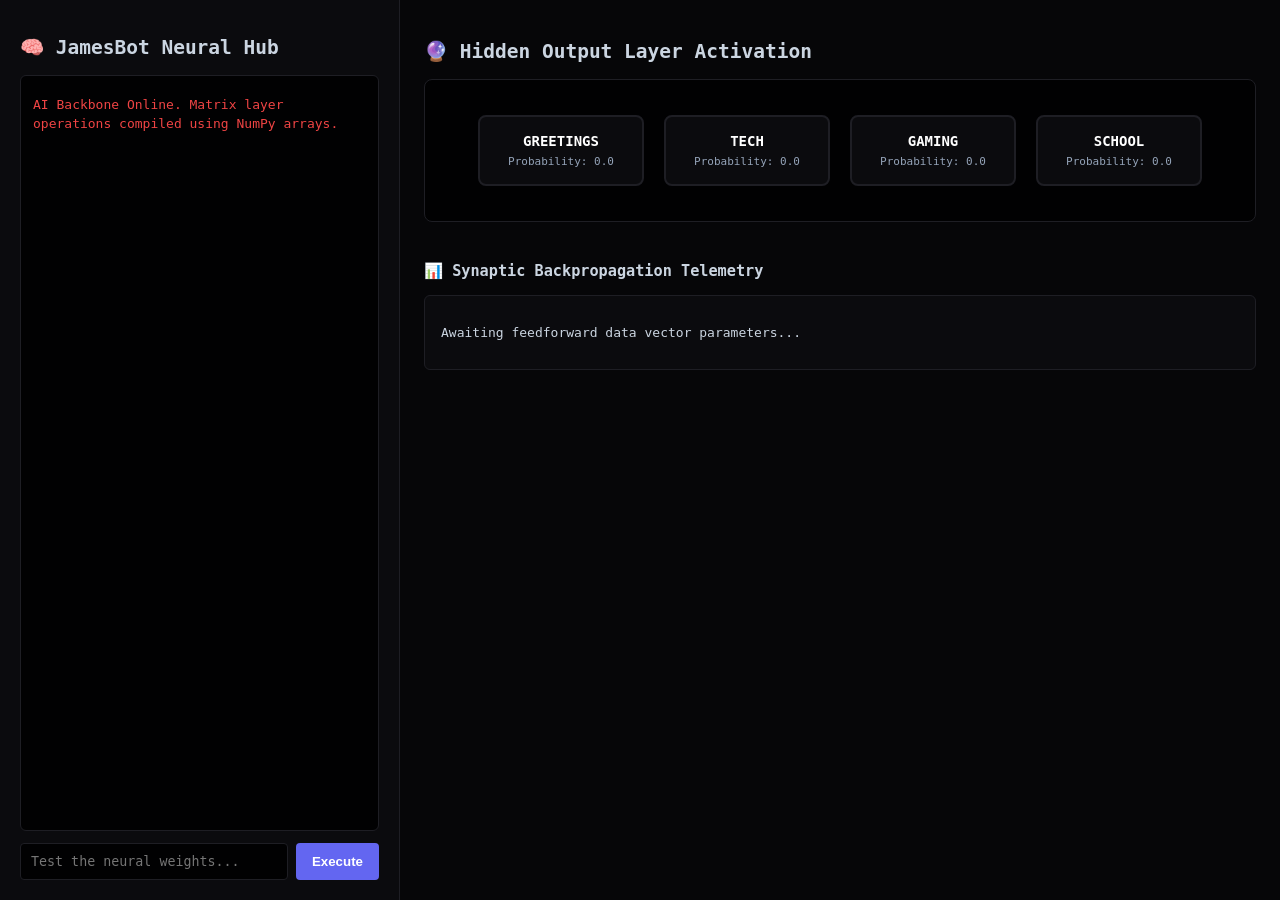
==== templates/index.html @ 6a4b43e2 "Add initial HTML structure for JamesBot interface" ====
<!DOCTYPE html>
<html lang="en">
<head>
    <meta charset="UTF-8">
    <meta name="viewport" content="width=device-width, initial-scale=1.0">
    <title>JamesBot Local AI Matrix</title>
    <link rel="stylesheet" href="/static/style.css">
</head>
<body>

    <div class="dashboard-container">
        <!-- NEURAL INTERFACE BLOCK -->
        <aside class="control-panel">
            <h2>🧠 JamesBot Neural Hub</h2>
            <div class="chat-box" id="chatWindow">
                <p class="msg error">AI Backbone Online. Matrix layer operations compiled using NumPy arrays.</p>
            </div>
            <form id="chatForm">
                <input type="text" id="userInput" placeholder="Test the neural weights..." required autocomplete="off">
                <button type="submit">Execute</button>
            </form>
        </aside>

        <!-- LIVE MODEL WEIGHTS MONITOR -->
        <main class="output-panel">
            <h2>🔮 Hidden Output Layer Activation</h2>
            
            <div class="network-canvas">
                <div class="node-grid">
                    <div class="node" id="node-greetings"><h3>Greetings</h3><p class="weight">Probability: 0.0</p></div>
                    <div class="node" id="node-tech"><h3>Tech</h3><p class="weight">Probability: 0.0</p></div>
                    <div class="node" id="node-gaming"><h3>Gaming</h3><p class="weight">Probability: 0.0</p></div>
                    <div class="node" id="node-school"><h3>School</h3><p class="weight">Probability: 0.0</p></div>
                </div>
            </div>

            <h3>📊 Synaptic Backpropagation Telemetry</h3>
            <div class="diagnostics-card" id="analyticsBox">
                <p>Awaiting feedforward data vector parameters...</p>
            </div>
        </main>
    </div>

    <script src="/static/script.js"></script>
</body>
</html>
---- static/style.css ----
body {
    margin: 0; font-family: monospace; background-color: #060608; color: #cbd5e1;
}

.dashboard-container {
    display: flex; height: 100vh;
}

.control-panel {
    width: 400px; background-color: #0b0b0e; border-right: 1px solid #1e1e24;
    padding: 20px; display: flex; flex-direction: column; box-sizing: border-box;
}

.chat-box {
    flex: 1; background-color: #010102; border: 1px solid #1e1e24;
    border-radius: 6px; padding: 12px; overflow-y: auto; margin-bottom: 12px;
}

.msg { margin: 8px 0; font-size: 13px; line-height: 1.4; }
.msg.user { color: #60a5fa; }
.msg.bot { color: #f43f5e; }
.msg.error { color: #ef4444; }

#chatForm { display: flex; gap: 8px; }
#chatForm input { flex: 1; background: #010102; border: 1px solid #1e1e24; color: #fff; padding: 10px; border-radius: 4px; font-family: monospace; }
#chatForm button { background: #6366f1; border: none; color: white; padding: 0 16px; border-radius: 4px; cursor: pointer; font-weight: bold; }

.output-panel {
    flex: 1; padding: 24px; box-sizing: border-box; display: flex; flex-direction: column;
}

.network-canvas {
    background: #010102; border: 1px solid #1e1e24; border-radius: 8px;
    padding: 35px; margin-bottom: 24px; display: flex; justify-content: center;
}

.node-grid { display: flex; gap: 20px; }

.node {
    background: #0b0b0e; border: 2px solid #1e1e24; border-radius: 8px;
    padding: 16px; width: 130px; text-align: center; transition: all 0.25s cubic-bezier(0.4, 0, 0.2, 1);
}

.node h3 { margin: 0 0 6px 0; font-size: 14px; color: #fff; text-transform: uppercase; }
.node .weight { margin: 0; font-size: 11px; color: #94a3b8; }

/* Glowing properties for active neural nodes */
.node.active-winner {
    border-color: #10b981; background: #022c22;
    box-shadow: 0 0 20px rgba(16, 185, 129, 0.4);
    transform: scale(1.05);
}

.diagnostics-card { background: #0b0b0e; border: 1px solid #1e1e24; padding: 16px; border-radius: 6px; }
code { background: #1e1e24; padding: 2px 6px; border-radius: 3px; color: #f472b6; }
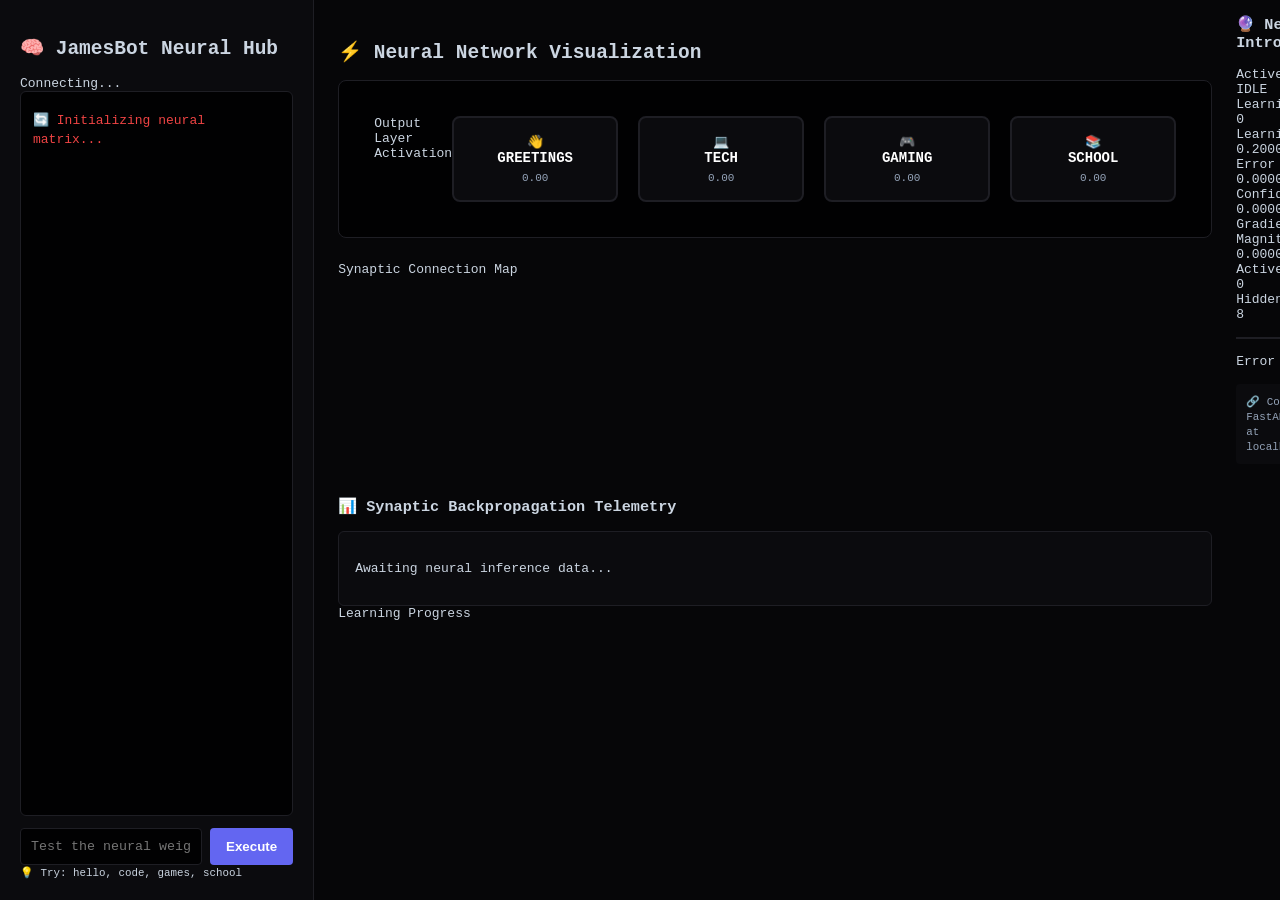
==== commit 562b9d1f: "Enhance dashboard with real-time neural network visualization and telemetry" ====
--- a/templates/index.html
+++ b/templates/index.html
@@ -3,42 +3,162 @@
 <head>
     <meta charset="UTF-8">
     <meta name="viewport" content="width=device-width, initial-scale=1.0">
-    <title>JamesBot Local AI Matrix</title>
+    <title>🧠 JamesBot Neural AI Dashboard v4.0</title>
     <link rel="stylesheet" href="/static/style.css">
 </head>
 <body>
-
     <div class="dashboard-container">
-        <!-- NEURAL INTERFACE BLOCK -->
+        <!-- LEFT PANEL: CHAT INTERFACE -->
         <aside class="control-panel">
-            <h2>🧠 JamesBot Neural Hub</h2>
-            <div class="chat-box" id="chatWindow">
-                <p class="msg error">AI Backbone Online. Matrix layer operations compiled using NumPy arrays.</p>
-            </div>
-            <form id="chatForm">
-                <input type="text" id="userInput" placeholder="Test the neural weights..." required autocomplete="off">
-                <button type="submit">Execute</button>
-            </form>
-        </aside>
-
-        <!-- LIVE MODEL WEIGHTS MONITOR -->
-        <main class="output-panel">
-            <h2>🔮 Hidden Output Layer Activation</h2>
-            
-            <div class="network-canvas">
-                <div class="node-grid">
-                    <div class="node" id="node-greetings"><h3>Greetings</h3><p class="weight">Probability: 0.0</p></div>
-                    <div class="node" id="node-tech"><h3>Tech</h3><p class="weight">Probability: 0.0</p></div>
-                    <div class="node" id="node-gaming"><h3>Gaming</h3><p class="weight">Probability: 0.0</p></div>
-                    <div class="node" id="node-school"><h3>School</h3><p class="weight">Probability: 0.0</p></div>
+            <div class="panel-header">
+                <h2>🧠 JamesBot Neural Hub</h2>
+                <div class="connection-indicator">
+                    <span class="status-dot" id="statusDot"></span>
+                    <span id="statusText">Connecting...</span>
                 </div>
             </div>
 
+            <div class="chat-box" id="chatWindow">
+                <p class="msg error">🔄 Initializing neural matrix...</p>
+            </div>
+
+            <form id="chatForm">
+                <input 
+                    type="text" 
+                    id="userInput" 
+                    placeholder="Test the neural weights..." 
+                    required 
+                    autocomplete="off"
+                >
+                <button type="submit" id="sendBtn">Execute</button>
+            </form>
+
+            <div class="quick-keywords">
+                <small>💡 Try: hello, code, games, school</small>
+            </div>
+        </aside>
+
+        <!-- CENTER PANEL: NETWORK VISUALIZATION -->
+        <main class="output-panel">
+            <div class="panel-header">
+                <h2>⚡ Neural Network Visualization</h2>
+            </div>
+
+            <!-- Real-time Activation Nodes -->
+            <div class="network-canvas">
+                <div class="network-title">Output Layer Activation</div>
+                <div class="node-grid">
+                    <div class="node" id="node-greetings">
+                        <div class="node-icon">👋</div>
+                        <h3>Greetings</h3>
+                        <div class="activation-bar">
+                            <div class="activation-fill" id="greetings-fill"></div>
+                        </div>
+                        <p class="weight" id="weight-greetings">0.00</p>
+                    </div>
+                    <div class="node" id="node-tech">
+                        <div class="node-icon">💻</div>
+                        <h3>Tech</h3>
+                        <div class="activation-bar">
+                            <div class="activation-fill" id="tech-fill"></div>
+                        </div>
+                        <p class="weight" id="weight-tech">0.00</p>
+                    </div>
+                    <div class="node" id="node-gaming">
+                        <div class="node-icon">🎮</div>
+                        <h3>Gaming</h3>
+                        <div class="activation-bar">
+                            <div class="activation-fill" id="gaming-fill"></div>
+                        </div>
+                        <p class="weight" id="weight-gaming">0.00</p>
+                    </div>
+                    <div class="node" id="node-school">
+                        <div class="node-icon">📚</div>
+                        <h3>School</h3>
+                        <div class="activation-bar">
+                            <div class="activation-fill" id="school-fill"></div>
+                        </div>
+                        <p class="weight" id="weight-school">0.00</p>
+                    </div>
+                </div>
+            </div>
+
+            <!-- Synaptic Connection Diagram -->
+            <div class="synaptic-diagram">
+                <div class="diagram-title">Synaptic Connection Map</div>
+                <canvas id="synapticCanvas" width="600" height="200"></canvas>
+            </div>
+
+            <!-- Learning Metrics -->
             <h3>📊 Synaptic Backpropagation Telemetry</h3>
             <div class="diagnostics-card" id="analyticsBox">
-                <p>Awaiting feedforward data vector parameters...</p>
+                <p>Awaiting neural inference data...</p>
+            </div>
+
+            <!-- Real-time Learning Curve -->
+            <div class="learning-metrics">
+                <div class="metric-title">Learning Progress</div>
+                <canvas id="learningCurve" width="600" height="120"></canvas>
             </div>
         </main>
+
+        <!-- RIGHT PANEL: ADVANCED TELEMETRY -->
+        <aside class="telemetry-panel">
+            <div class="panel-header">
+                <h3>🔮 Neural Introspection</h3>
+            </div>
+
+            <div class="telemetry-section">
+                <div class="telemetry-label">Active Topic</div>
+                <div class="telemetry-value" id="telemetry-topic">IDLE</div>
+            </div>
+
+            <div class="telemetry-section">
+                <div class="telemetry-label">Learning Turns</div>
+                <div class="telemetry-value" id="telemetry-turns">0</div>
+            </div>
+
+            <div class="telemetry-section">
+                <div class="telemetry-label">Learning Rate</div>
+                <div class="telemetry-value" id="telemetry-lr">0.2000</div>
+            </div>
+
+            <div class="telemetry-section">
+                <div class="telemetry-label">Error Rate</div>
+                <div class="telemetry-value" id="telemetry-error">0.0000</div>
+            </div>
+
+            <div class="telemetry-section">
+                <div class="telemetry-label">Confidence</div>
+                <div class="telemetry-value" id="telemetry-confidence">0.0000</div>
+            </div>
+
+            <div class="telemetry-section">
+                <div class="telemetry-label">Gradient Magnitude</div>
+                <div class="telemetry-value" id="telemetry-gradient">0.0000</div>
+            </div>
+
+            <div class="telemetry-section">
+                <div class="telemetry-label">Active Synapses</div>
+                <div class="telemetry-value" id="telemetry-synapses">0</div>
+            </div>
+
+            <div class="telemetry-section">
+                <div class="telemetry-label">Hidden Neurons</div>
+                <div class="telemetry-value" id="telemetry-neurons">8</div>
+            </div>
+
+            <hr style="margin: 15px 0; border: 1px solid #1e1e24;">
+
+            <div class="telemetry-label">Error Trend</div>
+            <div class="error-trend" id="errorTrend">
+                <div class="trend-bar" id="trendBar"></div>
+            </div>
+
+            <div style="margin-top: 15px; padding: 10px; background: #0b0b0e; border-radius: 4px;">
+                <small style="color: #94a3b8;">🔗 Connected to FastAPI backend at localhost:8000</small>
+            </div>
+        </aside>
     </div>
 
     <script src="/static/script.js"></script>
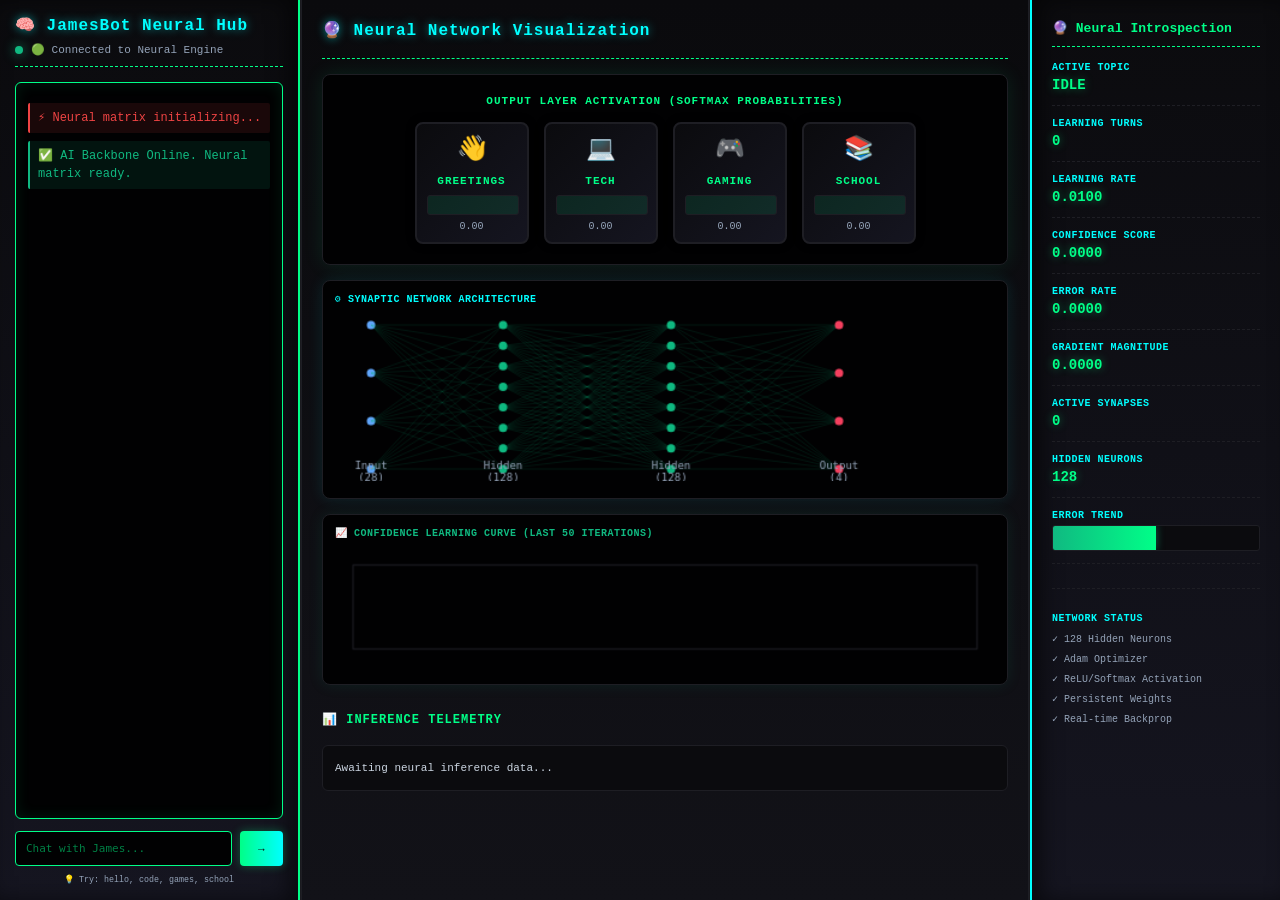
==== commit 84d94c75: "Create complete AI Control Room dashboard HTML with chat, visualization, and telemetry panels" ====
--- a/templates/index.html
+++ b/templates/index.html
@@ -3,34 +3,34 @@
 <head>
     <meta charset="UTF-8">
     <meta name="viewport" content="width=device-width, initial-scale=1.0">
-    <title>🧠 JamesBot Neural AI Dashboard v4.0</title>
+    <title>🧠 JamesBot AI Control Room v5.0</title>
     <link rel="stylesheet" href="/static/style.css">
 </head>
 <body>
     <div class="dashboard-container">
-        <!-- LEFT PANEL: CHAT INTERFACE -->
+        <!-- LEFT PANEL: CHAT CONTROL CENTER -->
         <aside class="control-panel">
             <div class="panel-header">
                 <h2>🧠 JamesBot Neural Hub</h2>
                 <div class="connection-indicator">
                     <span class="status-dot" id="statusDot"></span>
-                    <span id="statusText">Connecting...</span>
+                    <span id="statusText">Initializing...</span>
                 </div>
             </div>
 
             <div class="chat-box" id="chatWindow">
-                <p class="msg error">🔄 Initializing neural matrix...</p>
+                <p class="msg error">⚡ Neural matrix initializing...</p>
             </div>
 
             <form id="chatForm">
                 <input 
                     type="text" 
                     id="userInput" 
-                    placeholder="Test the neural weights..." 
+                    placeholder="Chat with James..." 
                     required 
                     autocomplete="off"
                 >
-                <button type="submit" id="sendBtn">Execute</button>
+                <button type="submit" id="sendBtn">→</button>
             </form>
 
             <div class="quick-keywords">
@@ -38,15 +38,15 @@
             </div>
         </aside>
 
-        <!-- CENTER PANEL: NETWORK VISUALIZATION -->
+        <!-- CENTER PANEL: NEURAL VISUALIZATION -->
         <main class="output-panel">
             <div class="panel-header">
-                <h2>⚡ Neural Network Visualization</h2>
+                <h2>🔮 Neural Network Visualization</h2>
             </div>
 
-            <!-- Real-time Activation Nodes -->
+            <!-- Output Layer Activation Nodes -->
             <div class="network-canvas">
-                <div class="network-title">Output Layer Activation</div>
+                <div class="network-title">Output Layer Activation (Softmax Probabilities)</div>
                 <div class="node-grid">
                     <div class="node" id="node-greetings">
                         <div class="node-icon">👋</div>
@@ -85,20 +85,20 @@
 
             <!-- Synaptic Connection Diagram -->
             <div class="synaptic-diagram">
-                <div class="diagram-title">Synaptic Connection Map</div>
-                <canvas id="synapticCanvas" width="600" height="200"></canvas>
-            </div>
-
-            <!-- Learning Metrics -->
-            <h3>📊 Synaptic Backpropagation Telemetry</h3>
-            <div class="diagnostics-card" id="analyticsBox">
-                <p>Awaiting neural inference data...</p>
+                <div class="diagram-title">⚙️ Synaptic Network Architecture</div>
+                <canvas id="synapticCanvas" width="550" height="140"></canvas>
             </div>
 
             <!-- Real-time Learning Curve -->
             <div class="learning-metrics">
-                <div class="metric-title">Learning Progress</div>
-                <canvas id="learningCurve" width="600" height="120"></canvas>
+                <div class="metric-title">📈 Confidence Learning Curve (Last 50 Iterations)</div>
+                <canvas id="learningCurve" width="550" height="100"></canvas>
+            </div>
+
+            <!-- Diagnostics Card -->
+            <h3 style="margin: 12px 0 8px 0; color: #00ff88; font-size: 12px; text-transform: uppercase; letter-spacing: 1px;">📊 Inference Telemetry</h3>
+            <div class="diagnostics-card" id="analyticsBox">
+                <p>Awaiting neural inference data...</p>
             </div>
         </main>
 
@@ -120,17 +120,17 @@
 
             <div class="telemetry-section">
                 <div class="telemetry-label">Learning Rate</div>
-                <div class="telemetry-value" id="telemetry-lr">0.2000</div>
+                <div class="telemetry-value" id="telemetry-lr">0.0100</div>
+            </div>
+
+            <div class="telemetry-section">
+                <div class="telemetry-label">Confidence Score</div>
+                <div class="telemetry-value" id="telemetry-confidence">0.0000</div>
             </div>
 
             <div class="telemetry-section">
                 <div class="telemetry-label">Error Rate</div>
                 <div class="telemetry-value" id="telemetry-error">0.0000</div>
-            </div>
-
-            <div class="telemetry-section">
-                <div class="telemetry-label">Confidence</div>
-                <div class="telemetry-value" id="telemetry-confidence">0.0000</div>
             </div>
 
             <div class="telemetry-section">
@@ -145,18 +145,25 @@
 
             <div class="telemetry-section">
                 <div class="telemetry-label">Hidden Neurons</div>
-                <div class="telemetry-value" id="telemetry-neurons">8</div>
+                <div class="telemetry-value" id="telemetry-neurons">128</div>
             </div>
 
-            <hr style="margin: 15px 0; border: 1px solid #1e1e24;">
-
-            <div class="telemetry-label">Error Trend</div>
-            <div class="error-trend" id="errorTrend">
-                <div class="trend-bar" id="trendBar"></div>
+            <div class="telemetry-section">
+                <div class="telemetry-label">Error Trend</div>
+                <div class="error-trend" id="errorTrend">
+                    <div class="trend-bar" id="trendBar"></div>
+                </div>
             </div>
 
-            <div style="margin-top: 15px; padding: 10px; background: #0b0b0e; border-radius: 4px;">
-                <small style="color: #94a3b8;">🔗 Connected to FastAPI backend at localhost:8000</small>
+            <hr>
+
+            <div class="telemetry-label" style="margin-top: 12px;">Network Status</div>
+            <div style="font-size: 10px; color: #94a3b8; line-height: 1.6;">
+                <p style="margin: 4px 0;">✓ 128 Hidden Neurons</p>
+                <p style="margin: 4px 0;">✓ Adam Optimizer</p>
+                <p style="margin: 4px 0;">✓ ReLU/Softmax Activation</p>
+                <p style="margin: 4px 0;">✓ Persistent Weights</p>
+                <p style="margin: 4px 0;">✓ Real-time Backprop</p>
             </div>
         </aside>
     </div>
--- a/static/style.css
+++ b/static/style.css
@@ -1,55 +1,506 @@
 body {
-    margin: 0; font-family: monospace; background-color: #060608; color: #cbd5e1;
+    margin: 0;
+    font-family: 'Courier New', monospace;
+    background: linear-gradient(135deg, #0f0c29 0%, #302b63 50%, #24243e 100%);
+    color: #cbd5e1;
+    overflow: hidden;
 }
 
 .dashboard-container {
-    display: flex; height: 100vh;
-}
-
+    display: grid;
+    grid-template-columns: 350px 1fr 300px;
+    height: 100vh;
+    gap: 1px;
+    background: #1a1a1f;
+}
+
+/* ===== LEFT PANEL: CHAT CONTROL CENTER ===== */
 .control-panel {
-    width: 400px; background-color: #0b0b0e; border-right: 1px solid #1e1e24;
-    padding: 20px; display: flex; flex-direction: column; box-sizing: border-box;
+    background: linear-gradient(180deg, #0b0b0e 0%, #151520 100%);
+    border-right: 2px solid #00ff88;
+    padding: 20px;
+    display: flex;
+    flex-direction: column;
+    box-sizing: border-box;
+    box-shadow: inset -10px 0px 20px rgba(0, 0, 0, 0.5);
+}
+
+.panel-header {
+    margin-bottom: 15px;
+    padding-bottom: 10px;
+    border-bottom: 1px dashed #00ff88;
+}
+
+.panel-header h2 {
+    margin: 0 0 8px 0;
+    font-size: 16px;
+    color: #00ffff;
+    text-shadow: 0 0 10px rgba(0, 255, 255, 0.5);
+    letter-spacing: 1px;
+}
+
+.panel-header h3 {
+    margin: 0;
+    font-size: 13px;
+    color: #00ff88;
+}
+
+.connection-indicator {
+    display: flex;
+    align-items: center;
+    gap: 8px;
+    font-size: 11px;
+    color: #94a3b8;
+    margin-top: 8px;
+}
+
+.status-dot {
+    width: 8px;
+    height: 8px;
+    border-radius: 50%;
+    background: #ef4444;
+    box-shadow: 0 0 8px rgba(239, 68, 68, 0.6);
+    transition: all 0.3s;
+}
+
+.status-dot.connected {
+    background: #10b981;
+    box-shadow: 0 0 12px rgba(16, 185, 129, 0.8);
+    animation: pulse-connected 2s ease-in-out infinite;
+}
+
+@keyframes pulse-connected {
+    0%, 100% { opacity: 1; }
+    50% { opacity: 0.6; }
 }
 
 .chat-box {
-    flex: 1; background-color: #010102; border: 1px solid #1e1e24;
-    border-radius: 6px; padding: 12px; overflow-y: auto; margin-bottom: 12px;
-}
-
-.msg { margin: 8px 0; font-size: 13px; line-height: 1.4; }
-.msg.user { color: #60a5fa; }
-.msg.bot { color: #f43f5e; }
-.msg.error { color: #ef4444; }
-
-#chatForm { display: flex; gap: 8px; }
-#chatForm input { flex: 1; background: #010102; border: 1px solid #1e1e24; color: #fff; padding: 10px; border-radius: 4px; font-family: monospace; }
-#chatForm button { background: #6366f1; border: none; color: white; padding: 0 16px; border-radius: 4px; cursor: pointer; font-weight: bold; }
-
+    flex: 1;
+    background: #010102;
+    border: 1px solid #00ff88;
+    border-radius: 6px;
+    padding: 12px;
+    overflow-y: auto;
+    margin-bottom: 12px;
+    box-shadow: inset 0 0 15px rgba(0, 255, 136, 0.1);
+}
+
+.msg {
+    margin: 8px 0;
+    font-size: 12px;
+    line-height: 1.5;
+    word-wrap: break-word;
+    animation: slideIn 0.3s ease-out;
+}
+
+@keyframes slideIn {
+    from {
+        opacity: 0;
+        transform: translateY(5px);
+    }
+    to {
+        opacity: 1;
+        transform: translateY(0);
+    }
+}
+
+.msg.user {
+    color: #60a5fa;
+    padding: 6px 8px;
+    background: rgba(96, 165, 250, 0.1);
+    border-left: 2px solid #60a5fa;
+    border-radius: 2px;
+}
+
+.msg.bot {
+    color: #10b981;
+    padding: 6px 8px;
+    background: rgba(16, 185, 129, 0.1);
+    border-left: 2px solid #10b981;
+    border-radius: 2px;
+}
+
+.msg.error {
+    color: #ef4444;
+    padding: 6px 8px;
+    background: rgba(239, 68, 68, 0.1);
+    border-left: 2px solid #ef4444;
+    border-radius: 2px;
+}
+
+.msg b {
+    color: #fff;
+    font-weight: bold;
+}
+
+#chatForm {
+    display: flex;
+    gap: 8px;
+}
+
+#chatForm input {
+    flex: 1;
+    background: #010102;
+    border: 1px solid #00ff88;
+    color: #00ff88;
+    padding: 10px;
+    border-radius: 4px;
+    font-family: monospace;
+    font-size: 11px;
+    transition: all 0.2s;
+}
+
+#chatForm input:focus {
+    outline: none;
+    border-color: #00ffff;
+    box-shadow: 0 0 10px rgba(0, 255, 255, 0.3);
+    color: #00ffff;
+}
+
+#chatForm input::placeholder {
+    color: #00ff88;
+    opacity: 0.5;
+}
+
+#chatForm button {
+    background: linear-gradient(90deg, #00ff88, #00ffff);
+    color: #0b0b0e;
+    border: none;
+    padding: 10px 16px;
+    border-radius: 4px;
+    cursor: pointer;
+    font-weight: bold;
+    font-size: 11px;
+    transition: all 0.2s;
+    box-shadow: 0 0 10px rgba(0, 255, 136, 0.3);
+}
+
+#chatForm button:hover {
+    transform: scale(1.05);
+    box-shadow: 0 0 20px rgba(0, 255, 136, 0.6);
+}
+
+#chatForm button:active {
+    transform: scale(0.95);
+}
+
+#chatForm button:disabled {
+    opacity: 0.5;
+    cursor: not-allowed;
+}
+
+.quick-keywords {
+    text-align: center;
+    color: #94a3b8;
+    font-size: 10px;
+    margin-top: 8px;
+}
+
+/* ===== CENTER PANEL: NEURAL VISUALIZATION ===== */
 .output-panel {
-    flex: 1; padding: 24px; box-sizing: border-box; display: flex; flex-direction: column;
+    background: linear-gradient(180deg, #0a0a0d 0%, #121218 100%);
+    padding: 20px;
+    box-sizing: border-box;
+    display: flex;
+    flex-direction: column;
+    overflow-y: auto;
+    border-left: 1px solid #1e1e24;
+    border-right: 1px solid #1e1e24;
+}
+
+.output-panel .panel-header {
+    margin-bottom: 15px;
 }
 
 .network-canvas {
-    background: #010102; border: 1px solid #1e1e24; border-radius: 8px;
-    padding: 35px; margin-bottom: 24px; display: flex; justify-content: center;
-}
-
-.node-grid { display: flex; gap: 20px; }
+    background: #010102;
+    border: 1px solid #1e1e24;
+    border-radius: 8px;
+    padding: 20px;
+    margin-bottom: 15px;
+    display: flex;
+    flex-direction: column;
+    align-items: center;
+    box-shadow: 0 0 20px rgba(0, 255, 136, 0.1);
+}
+
+.network-title {
+    font-size: 11px;
+    color: #00ff88;
+    font-weight: bold;
+    margin-bottom: 15px;
+    text-transform: uppercase;
+    letter-spacing: 1px;
+}
+
+.node-grid {
+    display: flex;
+    gap: 15px;
+    justify-content: center;
+    width: 100%;
+    flex-wrap: wrap;
+}
 
 .node {
-    background: #0b0b0e; border: 2px solid #1e1e24; border-radius: 8px;
-    padding: 16px; width: 130px; text-align: center; transition: all 0.25s cubic-bezier(0.4, 0, 0.2, 1);
-}
-
-.node h3 { margin: 0 0 6px 0; font-size: 14px; color: #fff; text-transform: uppercase; }
-.node .weight { margin: 0; font-size: 11px; color: #94a3b8; }
-
-/* Glowing properties for active neural nodes */
+    background: linear-gradient(135deg, #0b0b0e 0%, #151520 100%);
+    border: 2px solid #1e1e24;
+    border-radius: 8px;
+    padding: 12px;
+    width: 110px;
+    text-align: center;
+    transition: all 0.3s cubic-bezier(0.4, 0, 0.2, 1);
+    box-shadow: 0 0 10px rgba(0, 0, 0, 0.3);
+}
+
+.node-icon {
+    font-size: 24px;
+    margin-bottom: 6px;
+}
+
+.node h3 {
+    margin: 0 0 6px 0;
+    font-size: 12px;
+    color: #cbd5e1;
+    text-transform: uppercase;
+    letter-spacing: 0.5px;
+}
+
+.activation-bar {
+    width: 100%;
+    height: 18px;
+    background: rgba(0, 255, 136, 0.1);
+    border: 1px solid #1e1e24;
+    border-radius: 3px;
+    overflow: hidden;
+    margin-bottom: 6px;
+}
+
+.activation-fill {
+    height: 100%;
+    background: linear-gradient(90deg, #10b981, #00ff88);
+    width: 0%;
+    transition: width 0.4s ease-out;
+    box-shadow: 0 0 10px rgba(16, 185, 129, 0.8);
+}
+
+.node .weight {
+    margin: 0;
+    font-size: 10px;
+    color: #94a3b8;
+}
+
 .node.active-winner {
-    border-color: #10b981; background: #022c22;
-    box-shadow: 0 0 20px rgba(16, 185, 129, 0.4);
-    transform: scale(1.05);
-}
-
-.diagnostics-card { background: #0b0b0e; border: 1px solid #1e1e24; padding: 16px; border-radius: 6px; }
-code { background: #1e1e24; padding: 2px 6px; border-radius: 3px; color: #f472b6; }
+    border-color: #00ff88;
+    background: linear-gradient(135deg, #022c22 0%, #0d4d2a 100%);
+    box-shadow: 0 0 20px rgba(0, 255, 136, 0.6), inset 0 0 10px rgba(16, 185, 129, 0.2);
+    transform: scale(1.08);
+}
+
+.synaptic-diagram {
+    background: #010102;
+    border: 1px solid #1e1e24;
+    border-radius: 8px;
+    padding: 12px;
+    margin-bottom: 15px;
+    box-shadow: 0 0 15px rgba(0, 255, 255, 0.1);
+}
+
+.diagram-title {
+    font-size: 10px;
+    color: #00ffff;
+    font-weight: bold;
+    margin-bottom: 8px;
+    text-transform: uppercase;
+    letter-spacing: 0.5px;
+}
+
+.learning-metrics {
+    background: #010102;
+    border: 1px solid #1e1e24;
+    border-radius: 8px;
+    padding: 12px;
+    margin-bottom: 15px;
+    box-shadow: 0 0 15px rgba(16, 185, 129, 0.1);
+}
+
+.metric-title {
+    font-size: 10px;
+    color: #10b981;
+    font-weight: bold;
+    margin-bottom: 8px;
+    text-transform: uppercase;
+    letter-spacing: 0.5px;
+}
+
+canvas {
+    width: 100%;
+    height: auto;
+    image-rendering: crisp-edges;
+}
+
+.diagnostics-card {
+    background: #0b0b0e;
+    border: 1px solid #1e1e24;
+    padding: 12px;
+    border-radius: 6px;
+    font-size: 11px;
+    margin: 10px 0;
+}
+
+.diagnostics-card p {
+    margin: 4px 0;
+}
+
+code {
+    background: #1e1e24;
+    padding: 2px 6px;
+    border-radius: 3px;
+    color: #f472b6;
+}
+
+.output-panel h3 {
+    margin: 12px 0 8px 0;
+    color: #00ff88;
+    font-size: 12px;
+    text-transform: uppercase;
+    letter-spacing: 1px;
+}
+
+/* ===== RIGHT PANEL: TELEMETRY CONTROL ROOM ===== */
+.telemetry-panel {
+    background: linear-gradient(180deg, #0b0b0e 0%, #151520 100%);
+    border-left: 2px solid #00ffff;
+    padding: 20px;
+    box-sizing: border-box;
+    display: flex;
+    flex-direction: column;
+    overflow-y: auto;
+    box-shadow: inset 10px 0px 20px rgba(0, 0, 0, 0.5);
+}
+
+.telemetry-panel .panel-header {
+    margin-bottom: 15px;
+}
+
+.telemetry-section {
+    margin-bottom: 12px;
+    padding-bottom: 12px;
+    border-bottom: 1px dashed #1e1e24;
+}
+
+.telemetry-section:last-of-type {
+    border-bottom: none;
+}
+
+.telemetry-label {
+    font-size: 10px;
+    color: #00ffff;
+    font-weight: bold;
+    text-transform: uppercase;
+    letter-spacing: 0.5px;
+    margin-bottom: 4px;
+}
+
+.telemetry-value {
+    font-size: 14px;
+    color: #00ff88;
+    font-weight: bold;
+    font-family: 'Courier New', monospace;
+    text-shadow: 0 0 10px rgba(0, 255, 136, 0.4);
+}
+
+.error-trend {
+    background: #0b0b0e;
+    border: 1px solid #1e1e24;
+    border-radius: 3px;
+    height: 24px;
+    display: flex;
+    align-items: center;
+    overflow: hidden;
+}
+
+.trend-bar {
+    height: 100%;
+    width: 50%;
+    background: linear-gradient(90deg, #10b981, #00ff88);
+    transition: all 0.3s ease-out;
+    box-shadow: 0 0 8px rgba(16, 185, 129, 0.5);
+}
+
+hr {
+    border: none;
+    border-top: 1px dashed #1e1e24;
+    margin: 12px 0;
+}
+
+.telemetry-panel p {
+    margin: 4px 0;
+}
+
+/* ===== SCROLLBAR STYLING ===== */
+::-webkit-scrollbar {
+    width: 8px;
+}
+
+::-webkit-scrollbar-track {
+    background: rgba(0, 255, 136, 0.05);
+}
+
+::-webkit-scrollbar-thumb {
+    background: #00ff88;
+    border-radius: 4px;
+}
+
+::-webkit-scrollbar-thumb:hover {
+    background: #00ffff;
+}
+
+/* ===== RESPONSIVE DESIGN ===== */
+@media (max-width: 1400px) {
+    .dashboard-container {
+        grid-template-columns: 300px 1fr 250px;
+    }
+
+    .control-panel {
+        padding: 15px;
+    }
+
+    .node {
+        width: 90px;
+        padding: 10px;
+    }
+
+    .node h3 {
+        font-size: 11px;
+    }
+}
+
+@media (max-width: 1024px) {
+    .dashboard-container {
+        grid-template-columns: 1fr;
+        grid-template-rows: auto 1fr auto;
+    }
+
+    .control-panel {
+        grid-column: 1;
+        grid-row: 1;
+        border-right: none;
+        border-bottom: 2px solid #00ff88;
+        max-height: 25vh;
+    }
+
+    .output-panel {
+        grid-column: 1;
+        grid-row: 2;
+        border-left: none;
+        border-right: none;
+    }
+
+    .telemetry-panel {
+        grid-column: 1;
+        grid-row: 3;
+        border-left: none;
+        border-top: 2px solid #00ffff;
+        max-height: 25vh;
+    }
+}
